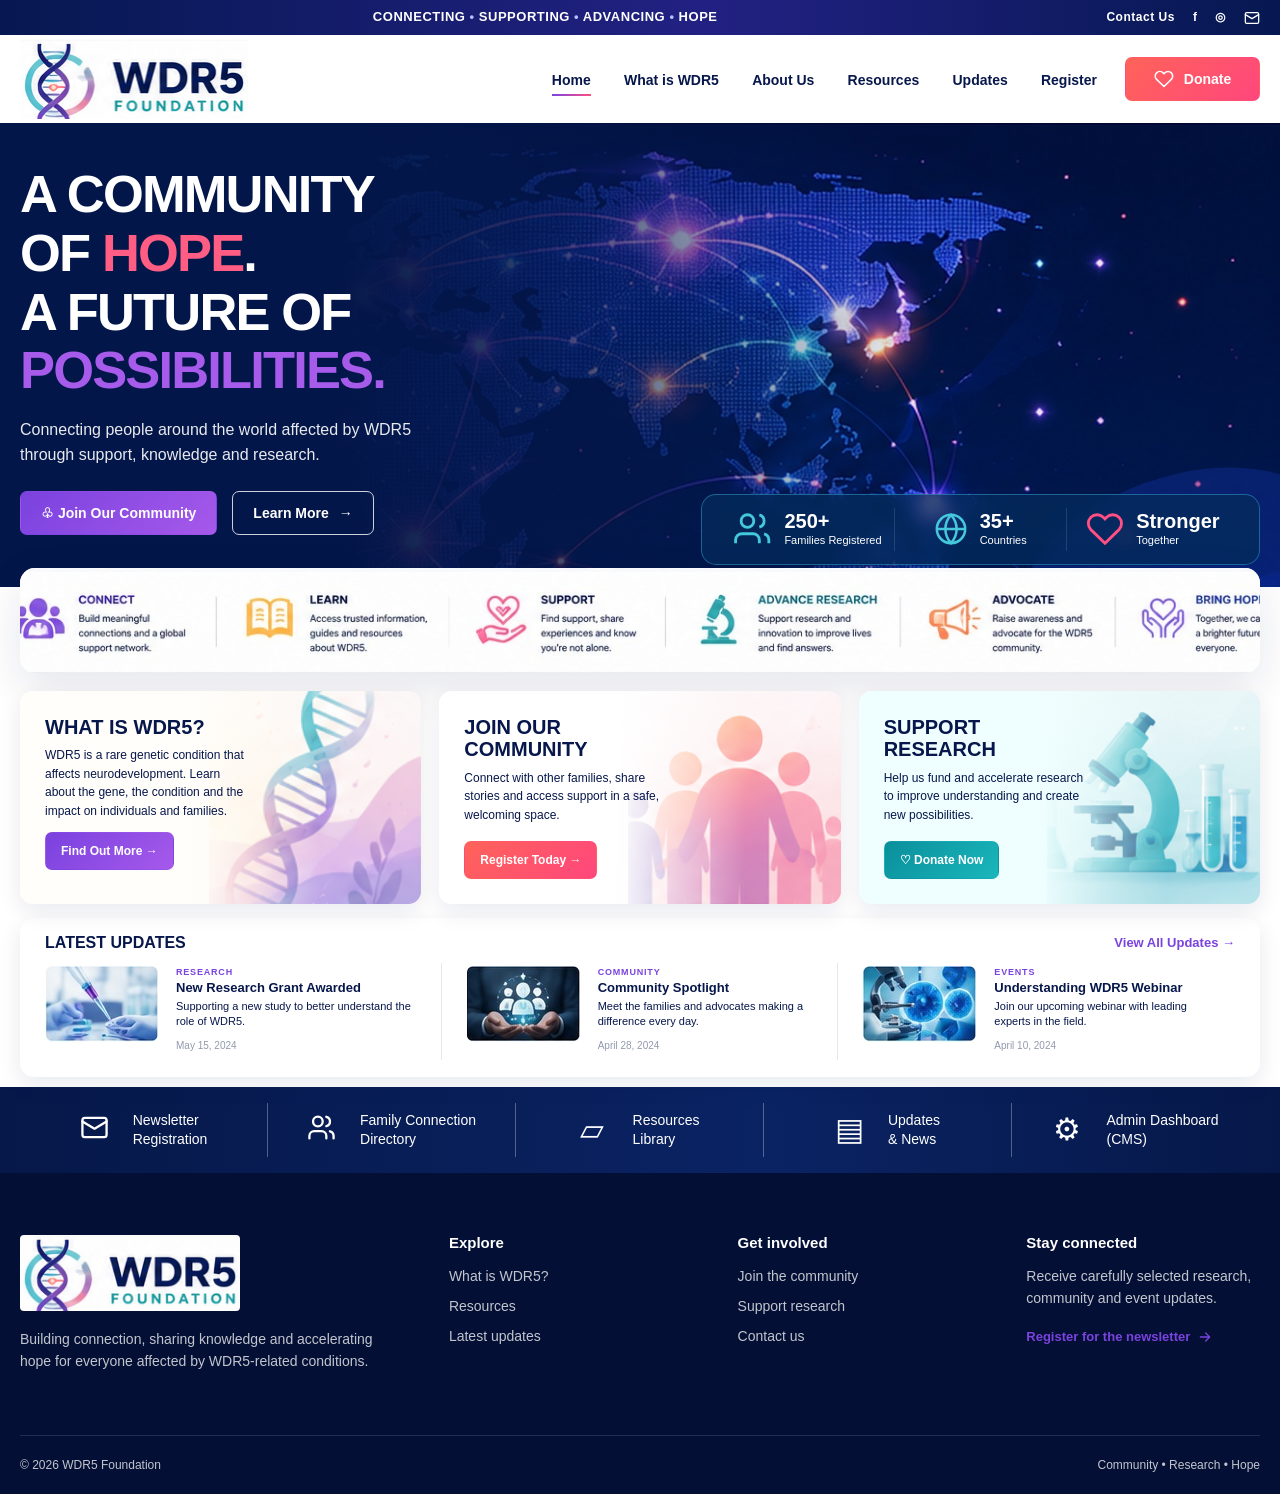
==== index.html @ 0160aee0 "Add files via upload" ====
<!doctype html>
<html lang="en">
<head>
  <meta charset="utf-8">
  <meta name="viewport" content="width=device-width, initial-scale=1">
  <meta name="description" content="WDR5 Foundation — connecting, supporting and advancing hope for families affected by WDR5-related conditions.">
  <title>WDR5 Foundation | A Community of Hope</title>
  <link rel="icon" href="assets/images/favicon.png">
  <link rel="stylesheet" href="assets/css/styles.css">
  <script src="assets/js/site.js" defer></script>
  <script src="assets/js/updates.js" defer></script>
</head>
<body>
  <a class="skip-link" href="#main">Skip to content</a>
  <div data-site-header></div>

  <main id="main">
    <section class="home-hero">
      <div class="shell hero-inner">
        <div class="hero-copy" data-reveal>
          <h1>A community<br>of <span class="pink">hope</span>.<br>A future of<br><span class="purple">possibilities.</span></h1>
          <p>Connecting people around the world affected by WDR5 through support, knowledge and research.</p>
          <div class="hero-actions">
            <a class="button button-purple" href="register.html">♧ Join Our Community</a>
            <a class="button button-outline" href="what-is-wdr5.html">Learn More <span aria-hidden="true">→</span></a>
          </div>
        </div>
        <div class="hero-stats" aria-label="Community impact">
          <div class="stat">
            <svg width="38" height="38" viewBox="0 0 24 24" fill="none" stroke="currentColor" stroke-width="1.8"><path d="M16 21v-2a4 4 0 0 0-4-4H5a4 4 0 0 0-4 4v2"/><circle cx="8.5" cy="7" r="4"/><path d="M22 21v-2a4 4 0 0 0-3-3.87M16 3.13a4 4 0 0 1 0 7.75"/></svg>
            <span><strong>250+</strong><small>Families Registered</small></span>
          </div>
          <div class="stat">
            <svg width="34" height="34" viewBox="0 0 24 24" fill="none" stroke="currentColor" stroke-width="1.8"><circle cx="12" cy="12" r="10"/><path d="M2 12h20M12 2a15.3 15.3 0 0 1 4 10 15.3 15.3 0 0 1-4 10 15.3 15.3 0 0 1-4-10 15.3 15.3 0 0 1 4-10Z"/></svg>
            <span><strong>35+</strong><small>Countries</small></span>
          </div>
          <div class="stat">
            <svg width="38" height="38" viewBox="0 0 24 24" fill="none" stroke="currentColor" stroke-width="1.8"><path d="M20.8 4.6a5.5 5.5 0 0 0-7.8 0L12 5.7l-1.1-1.1a5.5 5.5 0 0 0-7.8 7.8l1.1 1.1L12 21l7.7-7.5 1.1-1.1a5.5 5.5 0 0 0 0-7.8Z"/></svg>
            <span><strong>Stronger</strong><small>Together</small></span>
          </div>
        </div>
      </div>
    </section>

    <div class="home-main">
      <div class="shell feature-strip" aria-label="Connect, learn, support, advance research, advocate and bring hope">
        <img src="assets/images/feature-strip.jpg" alt="Connect, learn, support, advance research, advocate and bring hope">
      </div>

      <div class="shell">
        <section class="home-cards" aria-label="Explore WDR5 Foundation">
          <article class="home-card card-dna" data-reveal>
            <img src="assets/images/card-dna.png" alt="">
            <div class="home-card-content">
              <h2>What is WDR5?</h2>
              <p>WDR5 is a rare genetic condition that affects neurodevelopment. Learn about the gene, the condition and the impact on individuals and families.</p>
              <a class="button button-purple button-small" href="what-is-wdr5.html">Find Out More →</a>
            </div>
          </article>
          <article class="home-card card-community" data-reveal>
            <img src="assets/images/card-community.png" alt="">
            <div class="home-card-content">
              <h2>Join Our Community</h2>
              <p>Connect with other families, share stories and access support in a safe, welcoming space.</p>
              <a class="button button-coral button-small" href="register.html">Register Today →</a>
            </div>
          </article>
          <article class="home-card card-research" data-reveal>
            <img src="assets/images/card-research.png" alt="">
            <div class="home-card-content">
              <h2>Support Research</h2>
              <p>Help us fund and accelerate research to improve understanding and create new possibilities.</p>
              <a class="button button-teal button-small" href="donate.html">♡ Donate Now</a>
            </div>
          </article>
        </section>

        <section class="latest-panel" aria-labelledby="latest-title">
          <div class="panel-title">
            <h2 id="latest-title">Latest Updates</h2>
            <a class="text-link" href="updates.html">View All Updates →</a>
          </div>
          <div class="home-updates" data-home-updates>
            <p>Loading updates…</p>
          </div>
        </section>
      </div>
    </div>
  </main>

  <div data-site-footer></div>
</body>
</html>
---- assets/css/styles.css ----
:root {
  --navy: #06184b;
  --navy-2: #0a246a;
  --blue: #153b9f;
  --purple: #7a43df;
  --violet: #a35cf0;
  --pink: #ff4f83;
  --coral: #ff5c68;
  --teal: #18a7b2;
  --cyan: #45c8dc;
  --ink: #07174b;
  --muted: #5d6784;
  --line: #e4e8f1;
  --soft: #f6f8fc;
  --white: #fff;
  --shadow: 0 16px 46px rgba(7, 23, 75, .11);
  --small-shadow: 0 8px 24px rgba(7, 23, 75, .09);
  --radius: 20px;
  --shell: min(1368px, calc(100% - 40px));
}

* {
  box-sizing: border-box;
}

html {
  scroll-behavior: smooth;
}

body {
  margin: 0;
  color: var(--ink);
  background: #fff;
  font-family: Inter, ui-sans-serif, -apple-system, BlinkMacSystemFont, "Segoe UI", sans-serif;
  line-height: 1.55;
  -webkit-font-smoothing: antialiased;
}

body::selection {
  color: #fff;
  background: var(--purple);
}

img {
  display: block;
  max-width: 100%;
}

a {
  color: inherit;
  text-decoration: none;
}

button,
input,
select,
textarea {
  font: inherit;
}

button,
.button {
  cursor: pointer;
}

h1,
h2,
h3,
h4,
p {
  margin-top: 0;
}

h1,
h2,
h3,
h4 {
  line-height: 1.12;
}

.shell {
  width: var(--shell);
  margin-inline: auto;
}

.skip-link {
  position: fixed;
  z-index: 1000;
  top: 8px;
  left: 8px;
  padding: 10px 14px;
  color: #fff;
  background: var(--navy);
  border-radius: 8px;
  transform: translateY(-140%);
}

.skip-link:focus {
  transform: translateY(0);
}

.topline {
  color: #fff;
  background: linear-gradient(90deg, #061851, #222183 55%, #061851);
  font-size: 13px;
  font-weight: 700;
  letter-spacing: .04em;
  text-transform: uppercase;
}

.topline-inner {
  min-height: 35px;
  display: flex;
  align-items: center;
  justify-content: flex-end;
  gap: 36px;
}

.topline p {
  margin: 0 auto;
}

.topline p span {
  color: #b7bfff;
}

.top-links {
  display: flex;
  align-items: center;
  gap: 18px;
  font-size: 12px;
  text-transform: none;
}

.top-links a {
  display: inline-flex;
  align-items: center;
  justify-content: center;
  transition: color .2s ease;
}

.top-links a:hover {
  color: #9fe7f4;
}

.site-header {
  position: relative;
  z-index: 50;
  background: rgba(255, 255, 255, .97);
  box-shadow: 0 1px 0 rgba(8, 27, 83, .08);
}

.header-inner {
  min-height: 88px;
  display: grid;
  grid-template-columns: 250px 1fr auto;
  align-items: center;
  gap: 28px;
}

.brand {
  width: 228px;
}

.desktop-nav {
  display: flex;
  align-items: center;
  justify-content: flex-end;
  gap: clamp(20px, 2.6vw, 45px);
}

.nav-link {
  position: relative;
  padding: 33px 0 30px;
  font-size: 14px;
  font-weight: 750;
  white-space: nowrap;
}

.nav-link::after {
  position: absolute;
  right: 0;
  bottom: 25px;
  left: 0;
  height: 2px;
  content: "";
  background: linear-gradient(90deg, var(--purple), var(--pink));
  transform: scaleX(0);
  transform-origin: left;
  transition: transform .2s ease;
}

.nav-link:hover::after,
.nav-link.is-active::after {
  transform: scaleX(1);
}

.button {
  min-height: 44px;
  display: inline-flex;
  align-items: center;
  justify-content: center;
  gap: 10px;
  padding: 11px 20px;
  border: 1px solid transparent;
  border-radius: 7px;
  font-size: 14px;
  font-weight: 750;
  line-height: 1;
  transition: transform .2s ease, box-shadow .2s ease, background .2s ease;
}

.button:hover {
  transform: translateY(-2px);
  box-shadow: var(--small-shadow);
}

.button-coral {
  color: #fff;
  background: linear-gradient(135deg, #ff6359, #ff477d);
}

.button-purple {
  color: #fff;
  background: linear-gradient(135deg, #7a42df, #a659ea);
}

.button-teal {
  color: #fff;
  background: linear-gradient(135deg, #0a8f9b, #1ab7bc);
}

.button-outline {
  color: #fff;
  border-color: rgba(255, 255, 255, .8);
  background: transparent;
}

.button-outline-dark {
  color: var(--navy);
  border-color: #b9c2db;
  background: #fff;
}

.button-small {
  min-height: 38px;
  padding: 9px 15px;
  font-size: 12px;
}

.header-donate {
  min-width: 135px;
}

.menu-toggle {
  width: 44px;
  height: 44px;
  display: none;
  align-items: center;
  justify-content: center;
  color: var(--navy);
  background: #fff;
  border: 1px solid var(--line);
  border-radius: 10px;
}

.mobile-nav {
  display: none;
}

.home-hero {
  position: relative;
  min-height: 402px;
  overflow: hidden;
  color: #fff;
  background:
    linear-gradient(90deg, #031649 0%, #031649 26%, rgba(3, 22, 73, .84) 40%, rgba(3, 22, 73, .05) 72%),
    url("../images/hero-map.jpg") center right / auto 100% no-repeat,
    #031649;
}

.home-hero::after {
  position: absolute;
  right: -70px;
  bottom: -100px;
  width: 340px;
  height: 210px;
  content: "";
  border-radius: 50%;
  background: rgba(31, 65, 210, .25);
  transform: rotate(-20deg);
}

.hero-inner {
  position: relative;
  z-index: 2;
  min-height: 402px;
  display: flex;
  align-items: center;
}

.hero-copy {
  width: min(450px, 100%);
  padding: 42px 0 52px;
}

.hero-copy h1 {
  max-width: 430px;
  margin-bottom: 18px;
  font-size: clamp(38px, 4.1vw, 54px);
  letter-spacing: -.035em;
  text-transform: uppercase;
}

.hero-copy h1 .pink {
  color: #ff5d83;
}

.hero-copy h1 .purple {
  color: #a65bea;
}

.hero-copy > p {
  max-width: 430px;
  margin-bottom: 23px;
  color: rgba(255, 255, 255, .91);
  font-size: 16px;
}

.hero-actions {
  display: flex;
  flex-wrap: wrap;
  gap: 15px;
}

.hero-stats {
  position: absolute;
  right: 0;
  bottom: 22px;
  min-width: 485px;
  display: grid;
  grid-template-columns: repeat(3, 1fr);
  padding: 13px 20px;
  border: 1px solid rgba(61, 183, 229, .43);
  border-radius: 15px;
  background: rgba(4, 43, 92, .78);
  backdrop-filter: blur(8px);
}

.stat {
  display: flex;
  align-items: center;
  justify-content: center;
  gap: 12px;
  padding: 2px 12px;
  border-right: 1px solid rgba(255, 255, 255, .12);
}

.stat:last-child {
  border-right: 0;
}

.stat svg {
  flex: 0 0 auto;
  color: var(--cyan);
}

.stat:last-child svg {
  color: var(--pink);
}

.stat strong,
.stat small {
  display: block;
}

.stat strong {
  font-size: 20px;
  line-height: 1.1;
}

.stat small {
  color: #fff;
  font-size: 11px;
}

.home-main {
  position: relative;
  z-index: 4;
  padding-bottom: 10px;
}

.feature-strip {
  margin-top: -19px;
  overflow: hidden;
  border-radius: 15px;
  background: #fff;
  box-shadow: var(--shadow);
}

.feature-strip img {
  width: 100%;
  min-height: 105px;
  object-fit: cover;
}

.section {
  padding: 76px 0;
}

.section-soft {
  background: var(--soft);
}

.section-tight {
  padding: 34px 0;
}

.section-heading {
  max-width: 700px;
  margin-bottom: 35px;
}

.section-heading.center {
  margin-right: auto;
  margin-left: auto;
  text-align: center;
}

.eyebrow {
  display: block;
  margin-bottom: 8px;
  color: var(--purple);
  font-size: 12px;
  font-weight: 800;
  letter-spacing: .09em;
  text-transform: uppercase;
}

.section-heading h2 {
  margin-bottom: 12px;
  font-size: clamp(28px, 3.2vw, 43px);
  letter-spacing: -.025em;
}

.section-heading p {
  color: var(--muted);
  font-size: 17px;
}

.home-cards {
  display: grid;
  grid-template-columns: repeat(3, 1fr);
  gap: 18px;
  margin: 18px 0 14px;
}

.home-card {
  position: relative;
  min-height: 182px;
  overflow: hidden;
  padding: 25px;
  border-radius: 13px;
  box-shadow: var(--small-shadow);
}

.home-card::before {
  position: absolute;
  inset: 0;
  z-index: 1;
  content: "";
}

.home-card.card-dna {
  background: linear-gradient(135deg, #fffefa, #f5e3ef);
}

.home-card.card-dna::before {
  background: linear-gradient(90deg, #fffefa 0%, rgba(255, 254, 250, .98) 43%, rgba(255, 254, 250, .2) 75%);
}

.home-card.card-community {
  background: linear-gradient(135deg, #fff, #ffe8ec);
}

.home-card.card-community::before {
  background: linear-gradient(90deg, #fff 0%, rgba(255, 255, 255, .98) 44%, rgba(255, 255, 255, .12) 76%);
}

.home-card.card-research {
  background: linear-gradient(135deg, #f0ffff, #cceef4);
}

.home-card.card-research::before {
  background: linear-gradient(90deg, #effefe 0%, rgba(239, 254, 254, .98) 45%, rgba(239, 254, 254, .12) 77%);
}

.home-card > img {
  position: absolute;
  z-index: 0;
  top: 0;
  right: 0;
  width: 53%;
  height: 100%;
  object-fit: cover;
  object-position: center;
}

.home-card-content {
  position: relative;
  z-index: 2;
  max-width: 57%;
}

.home-card h2 {
  margin-bottom: 8px;
  font-size: 20px;
  text-transform: uppercase;
}

.home-card p {
  min-height: 60px;
  margin-bottom: 12px;
  font-size: 12px;
}

.latest-panel {
  margin: 14px 0 0;
  padding: 15px 25px 17px;
  border-radius: 14px;
  background: #fff;
  box-shadow: var(--small-shadow);
}

.panel-title {
  display: flex;
  align-items: center;
  justify-content: space-between;
  gap: 16px;
  margin-bottom: 10px;
}

.panel-title h2 {
  margin: 0;
  font-size: 16px;
  text-transform: uppercase;
}

.text-link {
  display: inline-flex;
  align-items: center;
  gap: 7px;
  color: var(--purple);
  font-size: 13px;
  font-weight: 750;
}

.home-updates {
  display: grid;
  grid-template-columns: repeat(3, 1fr);
}

.mini-update {
  display: grid;
  grid-template-columns: 113px 1fr;
  gap: 18px;
  padding: 3px 25px 3px 0;
  border-right: 1px solid var(--line);
}

.mini-update + .mini-update {
  padding-left: 25px;
}

.mini-update:last-child {
  border-right: 0;
}

.mini-update img {
  width: 113px;
  height: 76px;
  object-fit: cover;
  border-radius: 6px;
}

.mini-update .eyebrow {
  margin-bottom: 1px;
  font-size: 9px;
}

.mini-update h3 {
  margin: 0 0 4px;
  font-size: 13px;
}

.mini-update h3 a:hover {
  color: var(--purple);
}

.mini-update p {
  margin: 0 0 3px;
  color: var(--ink);
  font-size: 11px;
  line-height: 1.35;
}

.mini-update time {
  color: #9299ad;
  font-size: 10px;
}

.action-rail {
  color: #fff;
  background: linear-gradient(90deg, #061849, #0a2363 60%, #061849);
}

.action-grid {
  min-height: 86px;
  display: grid;
  grid-template-columns: repeat(5, 1fr);
  align-items: center;
}

.action-grid a {
  min-height: 51px;
  display: flex;
  align-items: center;
  justify-content: center;
  gap: 16px;
  padding: 8px 20px;
  border-right: 1px solid rgba(255, 255, 255, .3);
  font-size: 14px;
  line-height: 1.35;
  transition: background .2s ease;
}

.action-grid a:last-child {
  border-right: 0;
}

.action-grid a:hover {
  background: rgba(255, 255, 255, .07);
}

.action-icon {
  min-width: 37px;
  color: #fff;
  font-size: 31px;
  line-height: 1;
}

.footer {
  padding: 62px 0 20px;
  color: rgba(255, 255, 255, .76);
  background: #030f34;
}

.footer-grid {
  display: grid;
  grid-template-columns: 1.6fr repeat(3, 1fr);
  gap: 55px;
}

.footer-logo {
  width: 220px;
  margin-bottom: 18px;
  border-radius: 4px;
}

.footer-grid p {
  max-width: 390px;
  font-size: 14px;
}

.footer h3 {
  margin-bottom: 15px;
  color: #fff;
  font-size: 15px;
}

.footer-grid > div > a:not(.text-link) {
  display: block;
  margin: 8px 0;
  font-size: 14px;
}

.footer-grid > div > a:hover {
  color: #fff;
}

.footer-bottom {
  display: flex;
  justify-content: space-between;
  gap: 20px;
  margin-top: 48px;
  padding-top: 20px;
  border-top: 1px solid rgba(255, 255, 255, .12);
  font-size: 12px;
}

.inner-hero {
  position: relative;
  min-height: 305px;
  display: flex;
  align-items: center;
  overflow: hidden;
  color: #fff;
  background:
    linear-gradient(90deg, rgba(3, 16, 56, .98) 0%, rgba(3, 16, 56, .9) 38%, rgba(3, 16, 56, .1) 76%),
    url("../images/inner-hero-v2.png") center right / cover no-repeat;
}

.inner-hero::after {
  position: absolute;
  inset: 0;
  content: "";
  background: linear-gradient(180deg, transparent 70%, rgba(2, 13, 44, .35));
}

.inner-hero .shell {
  position: relative;
  z-index: 2;
}

.inner-hero-copy {
  max-width: 650px;
  padding: 58px 0;
}

.inner-hero .eyebrow {
  color: #7ce1f1;
}

.inner-hero h1 {
  margin-bottom: 13px;
  font-size: clamp(38px, 5vw, 62px);
  letter-spacing: -.035em;
}

.inner-hero p {
  max-width: 590px;
  margin-bottom: 0;
  color: rgba(255, 255, 255, .86);
  font-size: 18px;
}

.content-grid {
  display: grid;
  grid-template-columns: minmax(0, 1.3fr) minmax(280px, .7fr);
  gap: 54px;
  align-items: start;
}

.prose h2 {
  margin-top: 35px;
  margin-bottom: 12px;
  font-size: 28px;
}

.prose h2:first-child {
  margin-top: 0;
}

.prose p,
.prose li {
  color: #45506f;
}

.prose ul {
  padding-left: 21px;
}

.prose li {
  margin: 8px 0;
}

.callout {
  padding: 25px;
  border: 1px solid #dfe5f4;
  border-radius: var(--radius);
  background: linear-gradient(145deg, #fff, #f4f7ff);
  box-shadow: var(--small-shadow);
}

.callout h3 {
  font-size: 21px;
}

.callout p {
  color: var(--muted);
}

.callout-accent {
  border-color: #eadcfb;
  background: linear-gradient(145deg, #fff, #fbf4ff);
}

.info-grid,
.card-grid,
.values-grid,
.resource-grid,
.team-grid,
.donation-grid {
  display: grid;
  gap: 20px;
}

.info-grid {
  grid-template-columns: repeat(3, 1fr);
}

.card-grid,
.resource-grid {
  grid-template-columns: repeat(3, 1fr);
}

.values-grid {
  grid-template-columns: repeat(4, 1fr);
}

.team-grid {
  grid-template-columns: repeat(3, 1fr);
}

.donation-grid {
  grid-template-columns: repeat(4, 1fr);
}

.info-card,
.content-card,
.value-card,
.resource-card,
.team-card,
.donation-card {
  padding: 27px;
  border: 1px solid var(--line);
  border-radius: var(--radius);
  background: #fff;
  box-shadow: 0 8px 28px rgba(7, 23, 75, .06);
}

.info-card .card-icon,
.content-card .card-icon,
.value-card .card-icon,
.resource-card .card-icon {
  width: 52px;
  height: 52px;
  display: grid;
  place-items: center;
  margin-bottom: 18px;
  color: var(--purple);
  background: #f2eaff;
  border-radius: 15px;
  font-size: 26px;
}

.info-card:nth-child(2) .card-icon,
.content-card:nth-child(2) .card-icon,
.resource-card:nth-child(2) .card-icon {
  color: var(--teal);
  background: #e5fafb;
}

.info-card:nth-child(3) .card-icon,
.content-card:nth-child(3) .card-icon,
.resource-card:nth-child(3) .card-icon {
  color: var(--coral);
  background: #fff0f1;
}

.info-card h3,
.content-card h3,
.value-card h3,
.resource-card h3 {
  margin-bottom: 9px;
  font-size: 20px;
}

.info-card p,
.content-card p,
.value-card p,
.resource-card p,
.team-card p,
.donation-card p {
  margin-bottom: 0;
  color: var(--muted);
  font-size: 14px;
}

.resource-card {
  display: flex;
  flex-direction: column;
}

.resource-card .text-link {
  margin-top: auto;
  padding-top: 22px;
}

.team-card {
  text-align: center;
}

.avatar {
  width: 92px;
  height: 92px;
  display: grid;
  place-items: center;
  margin: 0 auto 17px;
  color: #fff;
  background: linear-gradient(145deg, var(--purple), var(--pink));
  border-radius: 50%;
  font-size: 29px;
  font-weight: 800;
}

.team-card h3 {
  margin-bottom: 5px;
}

.team-card .role {
  margin-bottom: 10px;
  color: var(--purple);
  font-weight: 700;
}

.quote-block {
  padding: 40px;
  color: #fff;
  border-radius: var(--radius);
  background: linear-gradient(135deg, #0b2872, #5d2cb2);
  box-shadow: var(--shadow);
}

.quote-block blockquote {
  margin: 0 0 15px;
  font-size: clamp(23px, 3vw, 36px);
  font-weight: 720;
  line-height: 1.3;
}

.quote-block cite {
  color: #bfeaf2;
  font-style: normal;
}

.timeline {
  position: relative;
  display: grid;
  gap: 22px;
}

.timeline::before {
  position: absolute;
  top: 10px;
  bottom: 10px;
  left: 20px;
  width: 2px;
  content: "";
  background: linear-gradient(var(--purple), var(--teal));
}

.timeline-item {
  position: relative;
  padding-left: 62px;
}

.timeline-item::before {
  position: absolute;
  top: 4px;
  left: 11px;
  width: 20px;
  height: 20px;
  content: "";
  border: 5px solid #f1eaff;
  border-radius: 50%;
  background: var(--purple);
}

.timeline-item h3 {
  margin-bottom: 5px;
}

.timeline-item p {
  color: var(--muted);
}

.faq-list {
  border-top: 1px solid var(--line);
}

.faq-item {
  border-bottom: 1px solid var(--line);
}

.faq-button {
  width: 100%;
  display: flex;
  align-items: center;
  justify-content: space-between;
  gap: 20px;
  padding: 22px 0;
  color: var(--ink);
  background: transparent;
  border: 0;
  text-align: left;
  font-weight: 760;
}

.faq-button::after {
  content: "+";
  color: var(--purple);
  font-size: 24px;
}

.faq-item.is-open .faq-button::after {
  content: "−";
}

.faq-answer {
  display: none;
  max-width: 850px;
  padding: 0 0 22px;
  color: var(--muted);
}

.faq-item.is-open .faq-answer {
  display: block;
}

.cta-band {
  position: relative;
  overflow: hidden;
  padding: 54px;
  color: #fff;
  border-radius: 24px;
  background: linear-gradient(120deg, #0c2d7a, #4932a4 60%, #b449a7);
  box-shadow: var(--shadow);
}

.cta-band::after {
  position: absolute;
  top: -80px;
  right: -40px;
  width: 290px;
  height: 290px;
  content: "";
  border: 1px solid rgba(255, 255, 255, .2);
  border-radius: 50%;
}

.cta-band-content {
  position: relative;
  z-index: 2;
  max-width: 720px;
}

.cta-band h2 {
  margin-bottom: 10px;
  font-size: clamp(29px, 4vw, 45px);
}

.cta-band p {
  margin-bottom: 22px;
  color: rgba(255, 255, 255, .82);
}

.filters {
  display: flex;
  flex-wrap: wrap;
  gap: 10px;
  margin-bottom: 28px;
}

.filter-button {
  padding: 9px 16px;
  color: var(--navy);
  background: #fff;
  border: 1px solid #d9deeb;
  border-radius: 999px;
  font-size: 13px;
  font-weight: 730;
}

.filter-button.is-active,
.filter-button:hover {
  color: #fff;
  border-color: var(--purple);
  background: var(--purple);
}

.search-field {
  position: relative;
  margin-bottom: 18px;
}

.search-field input {
  width: 100%;
  padding: 16px 18px;
  border: 1px solid #d9deeb;
  border-radius: 13px;
  outline: 0;
}

.search-field input:focus {
  border-color: var(--purple);
  box-shadow: 0 0 0 4px rgba(122, 67, 223, .1);
}

.updates-grid {
  display: grid;
  grid-template-columns: repeat(3, 1fr);
  gap: 24px;
}

.update-card {
  overflow: hidden;
  border: 1px solid var(--line);
  border-radius: var(--radius);
  background: #fff;
  box-shadow: var(--small-shadow);
}

.update-card > img {
  width: 100%;
  height: 215px;
  object-fit: cover;
}

.update-body {
  padding: 24px;
}

.update-meta {
  display: flex;
  justify-content: space-between;
  gap: 15px;
  margin-bottom: 11px;
  color: #8a92a9;
  font-size: 11px;
  text-transform: uppercase;
}

.update-meta span {
  color: var(--purple);
  font-weight: 800;
}

.update-card h2 {
  font-size: 23px;
}

.update-card p {
  color: var(--muted);
  font-size: 14px;
}

.update-summary {
  color: var(--ink) !important;
  font-weight: 650;
}

.empty-state {
  grid-column: 1 / -1;
  padding: 45px;
  border: 1px dashed #cfd5e3;
  border-radius: var(--radius);
  text-align: center;
}

.form-layout {
  display: grid;
  grid-template-columns: 1fr .65fr;
  gap: 44px;
  align-items: start;
}

.form-card {
  padding: 32px;
  border: 1px solid var(--line);
  border-radius: var(--radius);
  background: #fff;
  box-shadow: var(--small-shadow);
}

.form-card h2 {
  margin-bottom: 7px;
}

.form-card > p {
  color: var(--muted);
}

.field-grid {
  display: grid;
  grid-template-columns: repeat(2, 1fr);
  gap: 18px;
}

.field {
  margin-bottom: 18px;
}

.field label {
  display: block;
  margin-bottom: 6px;
  font-size: 13px;
  font-weight: 730;
}

.field input,
.field select,
.field textarea {
  width: 100%;
  padding: 12px 13px;
  color: var(--ink);
  border: 1px solid #d6dce9;
  border-radius: 9px;
  background: #fff;
  outline: 0;
}

.field textarea {
  min-height: 135px;
  resize: vertical;
}

.field input:focus,
.field select:focus,
.field textarea:focus {
  border-color: var(--purple);
  box-shadow: 0 0 0 4px rgba(122, 67, 223, .1);
}

.check-field {
  display: flex;
  align-items: flex-start;
  gap: 10px;
  margin-bottom: 18px;
  color: var(--muted);
  font-size: 13px;
}

.check-field input {
  margin-top: 4px;
}

.form-status {
  min-height: 22px;
  margin-top: 13px;
  color: var(--teal);
  font-size: 13px;
  font-weight: 700;
}

.contact-list {
  display: grid;
  gap: 15px;
}

.contact-item {
  display: flex;
  gap: 14px;
  padding: 18px;
  border-radius: 14px;
  background: var(--soft);
}

.contact-item strong,
.contact-item span {
  display: block;
}

.contact-item span {
  color: var(--muted);
  font-size: 13px;
}

.donation-card {
  position: relative;
  text-align: center;
}

.donation-card.featured {
  color: #fff;
  border-color: transparent;
  background: linear-gradient(145deg, #5f31c3, #a746c5);
  transform: translateY(-8px);
}

.donation-card.featured p {
  color: rgba(255, 255, 255, .8);
}

.donation-card .amount {
  display: block;
  margin: 10px 0;
  font-size: 36px;
  font-weight: 850;
}

.notice {
  padding: 18px 20px;
  border-left: 4px solid var(--teal);
  border-radius: 6px 12px 12px 6px;
  background: #eefafb;
  color: #315c64;
  font-size: 14px;
}

.admin-shell {
  padding: 44px 0 80px;
  background: #f4f6fb;
}

.admin-intro {
  display: flex;
  align-items: flex-start;
  justify-content: space-between;
  gap: 25px;
  margin-bottom: 25px;
}

.admin-intro h1 {
  margin-bottom: 7px;
  font-size: 38px;
}

.admin-intro p {
  max-width: 720px;
  color: var(--muted);
}

.admin-status {
  min-height: 48px;
  margin-bottom: 22px;
  padding: 13px 17px;
  color: #3f5272;
  border: 1px solid #d8dfed;
  border-radius: 10px;
  background: #fff;
}

.admin-status.success {
  color: #256557;
  border-color: #c9e9df;
  background: #effbf7;
}

.admin-status.warning {
  color: #7a5c16;
  border-color: #f0dfac;
  background: #fff9e8;
}

.admin-status.error {
  color: #8d3440;
  border-color: #f2cbd1;
  background: #fff1f3;
}

.admin-panel {
  margin-bottom: 22px;
  padding: 26px;
  border: 1px solid var(--line);
  border-radius: 15px;
  background: #fff;
  box-shadow: 0 8px 25px rgba(7, 23, 75, .05);
}

.admin-panel h2 {
  margin-bottom: 5px;
}

.admin-panel > p {
  color: var(--muted);
  font-size: 14px;
}

.connection-grid {
  display: grid;
  grid-template-columns: 1.2fr .55fr 1fr 1.3fr;
  gap: 13px;
}

.admin-actions {
  display: flex;
  flex-wrap: wrap;
  gap: 10px;
  margin-top: 4px;
}

.admin-workspace {
  display: grid;
  grid-template-columns: minmax(330px, .8fr) minmax(0, 1.2fr);
  gap: 22px;
  align-items: start;
}

.admin-posts {
  display: grid;
  gap: 13px;
}

.admin-post {
  display: grid;
  grid-template-columns: 95px 1fr auto;
  gap: 15px;
  align-items: center;
  padding: 13px;
  border: 1px solid var(--line);
  border-radius: 11px;
}

.admin-post img {
  width: 95px;
  height: 70px;
  object-fit: cover;
  border-radius: 7px;
}

.admin-post span {
  color: var(--purple);
  font-size: 10px;
  font-weight: 750;
  text-transform: uppercase;
}

.admin-post h3 {
  margin: 3px 0;
  font-size: 16px;
}

.admin-post p {
  margin: 0;
  color: var(--muted);
  font-size: 12px;
}

.admin-post-actions {
  display: grid;
  gap: 5px;
}

.admin-post-actions button {
  padding: 6px 9px;
  color: var(--purple);
  border: 1px solid #d8dceb;
  border-radius: 7px;
  background: #fff;
  font-size: 11px;
}

.admin-post-actions .danger-link {
  color: #b83e51;
}

[data-reveal] {
  opacity: 0;
  transform: translateY(18px);
  transition: opacity .6s ease, transform .6s ease;
}

[data-reveal].is-visible {
  opacity: 1;
  transform: none;
}

@media (max-width: 1180px) {
  .header-inner {
    grid-template-columns: 210px 1fr auto;
    gap: 17px;
  }

  .brand {
    width: 200px;
  }

  .desktop-nav {
    gap: 19px;
  }

  .nav-link {
    font-size: 13px;
  }

  .home-hero {
    background-position: center right -170px;
  }

  .hero-stats {
    min-width: 430px;
  }

  .home-card-content {
    max-width: 64%;
  }

  .mini-update {
    grid-template-columns: 90px 1fr;
    gap: 12px;
  }

  .mini-update img {
    width: 90px;
  }

  .action-grid a {
    padding-inline: 11px;
    font-size: 12px;
  }

  .donation-grid {
    grid-template-columns: repeat(2, 1fr);
  }
}

@media (max-width: 980px) {
  .topline-inner {
    justify-content: center;
  }

  .top-links {
    display: none;
  }

  .header-inner {
    min-height: 78px;
    grid-template-columns: 1fr auto;
  }

  .desktop-nav,
  .header-donate {
    display: none;
  }

  .menu-toggle {
    display: inline-flex;
  }

  .mobile-nav {
    display: block;
    max-height: 0;
    overflow: hidden;
    transition: max-height .25s ease;
  }

  .mobile-nav.is-open {
    max-height: 550px;
    border-top: 1px solid var(--line);
  }

  .mobile-nav .shell {
    display: grid;
    padding: 10px 0 22px;
  }

  .mobile-nav .nav-link {
    padding: 13px 4px;
    border-bottom: 1px solid var(--line);
  }

  .mobile-nav .nav-link::after {
    display: none;
  }

  .mobile-nav .button {
    margin-top: 14px;
  }

  .home-hero {
    min-height: 650px;
    background:
      linear-gradient(180deg, #031649 0%, rgba(3, 22, 73, .87) 50%, rgba(3, 22, 73, .13) 100%),
      url("../images/hero-map.jpg") center bottom / auto 58% no-repeat,
      #031649;
  }

  .hero-inner {
    min-height: 650px;
    align-items: flex-start;
  }

  .hero-copy {
    padding-top: 46px;
  }

  .hero-stats {
    right: 0;
    bottom: 22px;
    left: 0;
    min-width: 0;
  }

  .home-cards,
  .home-updates,
  .updates-grid,
  .info-grid,
  .card-grid,
  .resource-grid,
  .team-grid {
    grid-template-columns: repeat(2, 1fr);
  }

  .home-updates {
    gap: 20px;
  }

  .mini-update,
  .mini-update + .mini-update {
    padding: 0;
    border-right: 0;
  }

  .mini-update:last-child {
    grid-column: 1 / -1;
  }

  .action-grid {
    grid-template-columns: repeat(3, 1fr);
    padding: 12px 0;
  }

  .action-grid a:nth-child(3) {
    border-right: 0;
  }

  .action-grid a:nth-child(n+4) {
    border-top: 1px solid rgba(255, 255, 255, .14);
  }

  .footer-grid {
    grid-template-columns: repeat(2, 1fr);
  }

  .content-grid,
  .form-layout {
    grid-template-columns: 1fr;
  }

  .values-grid {
    grid-template-columns: repeat(2, 1fr);
  }

  .connection-grid {
    grid-template-columns: repeat(2, 1fr);
  }

  .admin-workspace {
    grid-template-columns: 1fr;
  }
}

@media (max-width: 680px) {
  :root {
    --shell: min(100% - 28px, 1368px);
    --radius: 16px;
  }

  .topline {
    font-size: 10px;
  }

  .topline-inner {
    min-height: 30px;
  }

  .brand {
    width: 184px;
  }

  .header-inner {
    min-height: 71px;
  }

  .home-hero {
    min-height: 625px;
    background-size: auto 48%;
  }

  .hero-inner {
    min-height: 625px;
  }

  .hero-copy h1 {
    font-size: 38px;
  }

  .hero-copy > p {
    font-size: 14px;
  }

  .hero-stats {
    grid-template-columns: 1fr;
    gap: 0;
    padding: 8px 15px;
  }

  .stat {
    justify-content: flex-start;
    padding: 7px 5px;
    border-right: 0;
    border-bottom: 1px solid rgba(255, 255, 255, .11);
  }

  .stat:last-child {
    border-bottom: 0;
  }

  .stat strong {
    font-size: 16px;
  }

  .feature-strip {
    overflow-x: auto;
  }

  .feature-strip img {
    width: auto;
    max-width: none;
    height: 105px;
  }

  .home-cards,
  .home-updates,
  .updates-grid,
  .info-grid,
  .card-grid,
  .resource-grid,
  .team-grid,
  .values-grid,
  .donation-grid,
  .field-grid {
    grid-template-columns: 1fr;
  }

  .home-card {
    min-height: 205px;
  }

  .home-card-content {
    max-width: 68%;
  }

  .home-card > img {
    width: 58%;
  }

  .mini-update:last-child {
    grid-column: auto;
  }

  .latest-panel {
    padding: 16px;
  }

  .panel-title {
    align-items: flex-start;
  }

  .action-grid {
    grid-template-columns: 1fr;
  }

  .action-grid a {
    justify-content: flex-start;
    border-right: 0;
    border-bottom: 1px solid rgba(255, 255, 255, .14);
  }

  .action-grid a:nth-child(n+4) {
    border-top: 0;
  }

  .footer-grid {
    grid-template-columns: 1fr;
    gap: 30px;
  }

  .footer-bottom {
    flex-direction: column;
  }

  .inner-hero {
    min-height: 280px;
    background-position: 62% center;
  }

  .inner-hero-copy {
    padding: 48px 0;
  }

  .inner-hero h1 {
    font-size: 39px;
  }

  .section {
    padding: 54px 0;
  }

  .cta-band {
    padding: 34px 25px;
  }

  .form-card {
    padding: 23px;
  }

  .connection-grid {
    grid-template-columns: 1fr;
  }

  .admin-intro {
    display: block;
  }

  .admin-post {
    grid-template-columns: 70px 1fr;
  }

  .admin-post img {
    width: 70px;
  }

  .admin-post-actions {
    grid-column: 1 / -1;
    grid-template-columns: repeat(2, 1fr);
  }
}

@media (prefers-reduced-motion: reduce) {
  *,
  *::before,
  *::after {
    scroll-behavior: auto !important;
    transition: none !important;
  }
}
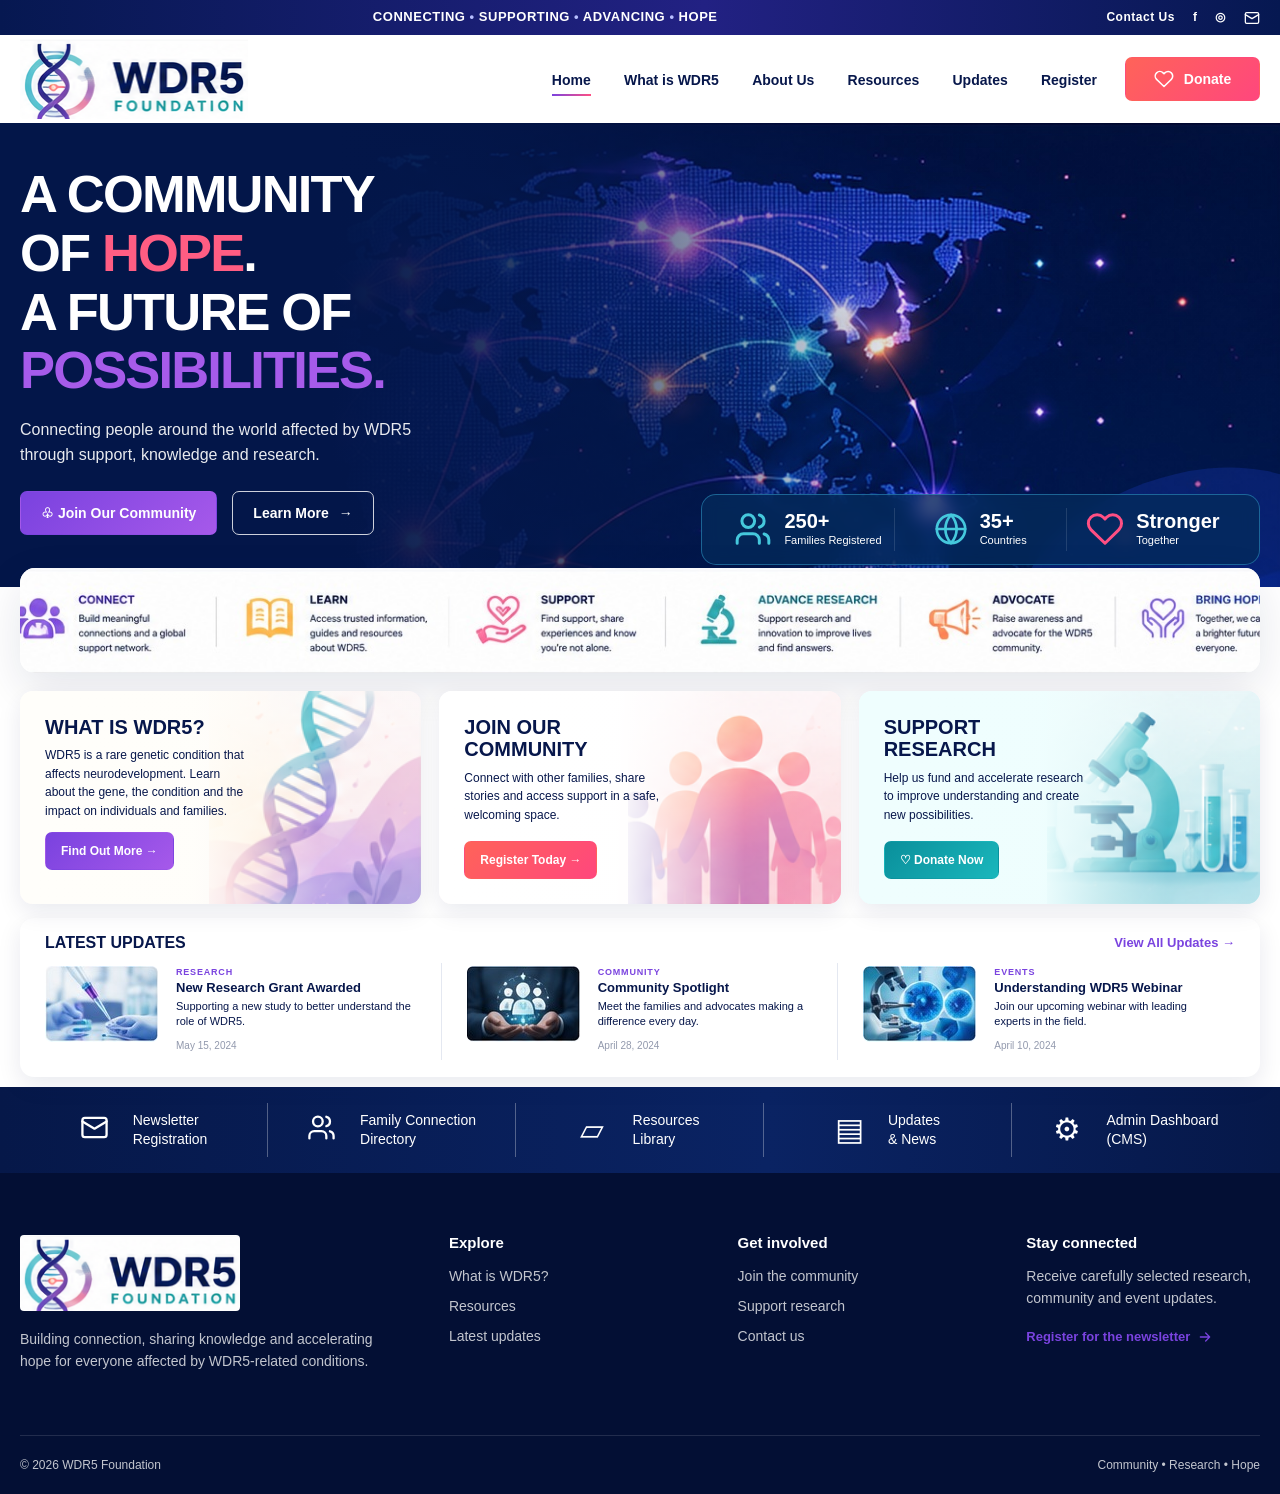
==== commit 7e79faad: "Add files via upload" ====
--- a/index.html
+++ b/index.html
@@ -25,7 +25,7 @@
             <a class="button button-outline" href="what-is-wdr5.html">Learn More <span aria-hidden="true">→</span></a>
           </div>
         </div>
-        <div class="hero-stats" aria-label="Community impact">
+        <div class="hero-stats" data-hero-stats aria-label="Community impact">
           <div class="stat">
             <svg width="38" height="38" viewBox="0 0 24 24" fill="none" stroke="currentColor" stroke-width="1.8"><path d="M16 21v-2a4 4 0 0 0-4-4H5a4 4 0 0 0-4 4v2"/><circle cx="8.5" cy="7" r="4"/><path d="M22 21v-2a4 4 0 0 0-3-3.87M16 3.13a4 4 0 0 1 0 7.75"/></svg>
             <span><strong>250+</strong><small>Families Registered</small></span>
--- a/assets/css/styles.css
+++ b/assets/css/styles.css
@@ -1379,7 +1379,7 @@
 
 .connection-grid {
   display: grid;
-  grid-template-columns: 1.2fr .55fr 1fr 1.3fr;
+  grid-template-columns: repeat(auto-fit, minmax(180px, 1fr));
   gap: 13px;
 }
 
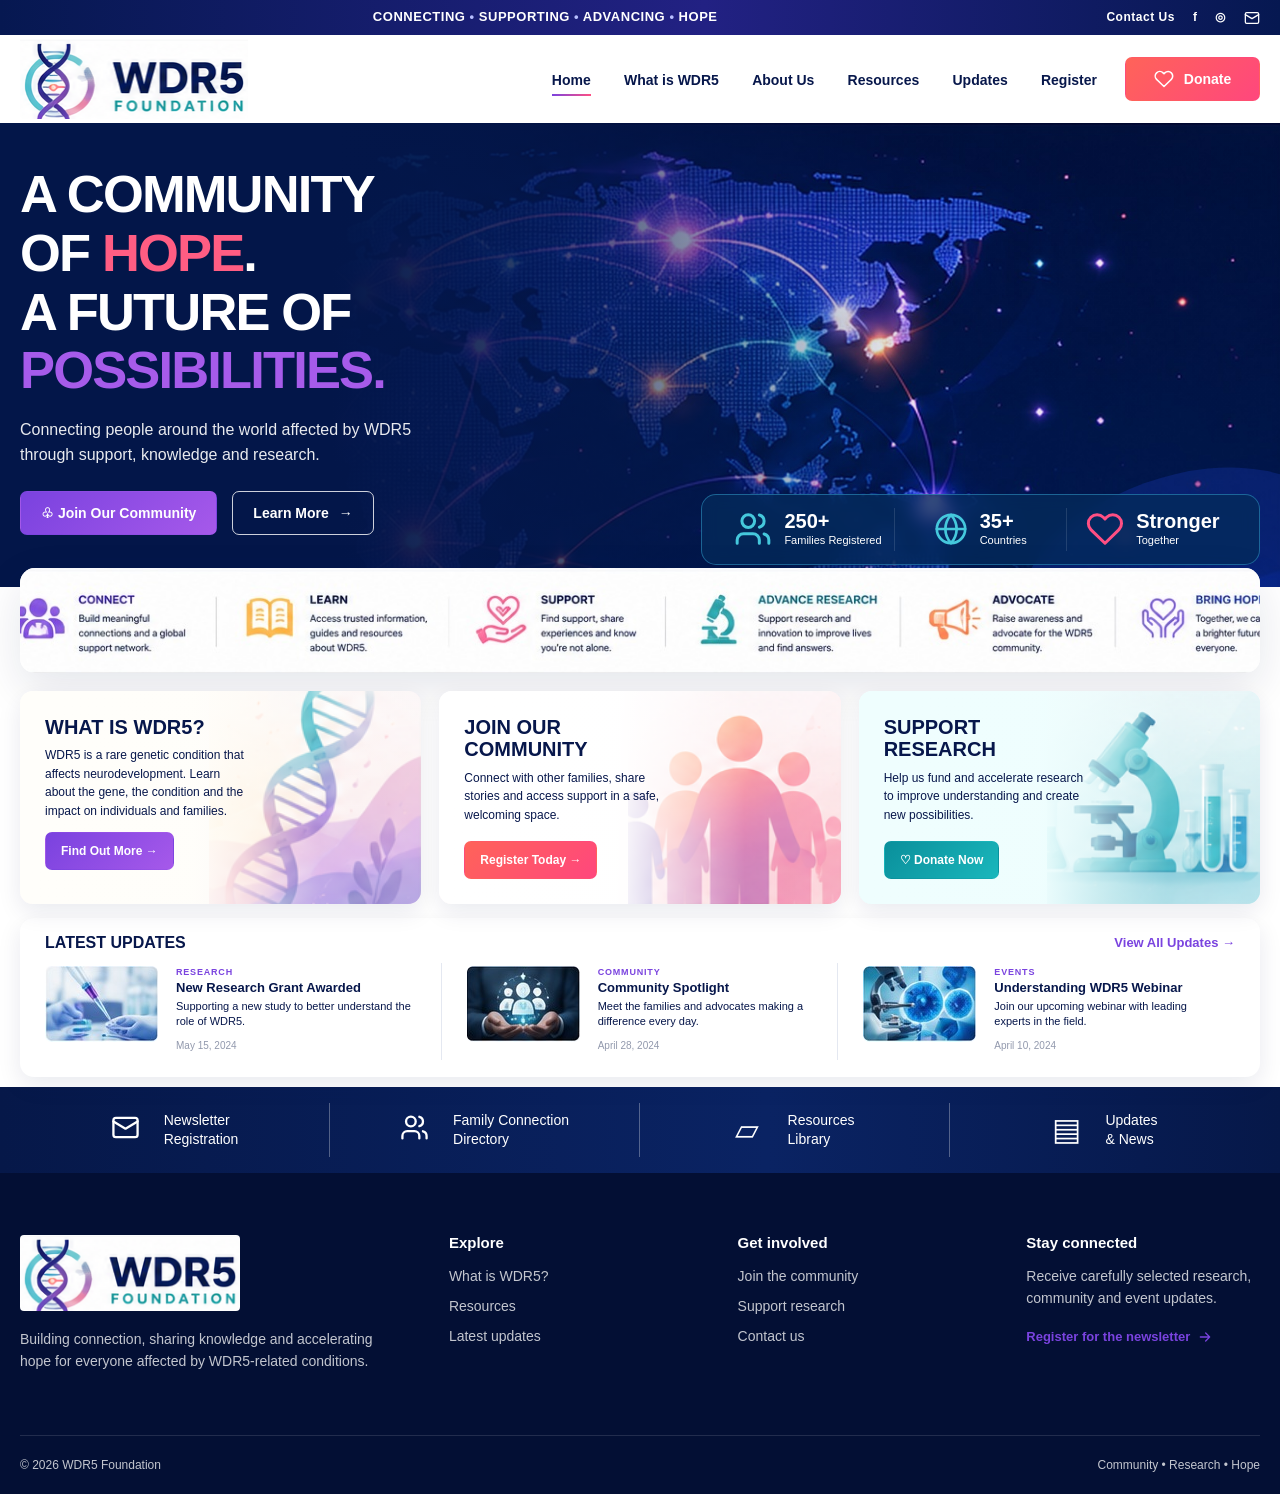
==== commit dab31b16: "Add files via upload" ====
--- a/index.html
+++ b/index.html
@@ -1,93 +1,93 @@
-<!doctype html>
-<html lang="en">
-<head>
-  <meta charset="utf-8">
-  <meta name="viewport" content="width=device-width, initial-scale=1">
-  <meta name="description" content="WDR5 Foundation — connecting, supporting and advancing hope for families affected by WDR5-related conditions.">
-  <title>WDR5 Foundation | A Community of Hope</title>
-  <link rel="icon" href="assets/images/favicon.png">
-  <link rel="stylesheet" href="assets/css/styles.css">
-  <script src="assets/js/site.js" defer></script>
-  <script src="assets/js/updates.js" defer></script>
-</head>
-<body>
-  <a class="skip-link" href="#main">Skip to content</a>
-  <div data-site-header></div>
-
-  <main id="main">
-    <section class="home-hero">
-      <div class="shell hero-inner">
-        <div class="hero-copy" data-reveal>
-          <h1>A community<br>of <span class="pink">hope</span>.<br>A future of<br><span class="purple">possibilities.</span></h1>
-          <p>Connecting people around the world affected by WDR5 through support, knowledge and research.</p>
-          <div class="hero-actions">
-            <a class="button button-purple" href="register.html">♧ Join Our Community</a>
-            <a class="button button-outline" href="what-is-wdr5.html">Learn More <span aria-hidden="true">→</span></a>
-          </div>
-        </div>
-        <div class="hero-stats" data-hero-stats aria-label="Community impact">
-          <div class="stat">
-            <svg width="38" height="38" viewBox="0 0 24 24" fill="none" stroke="currentColor" stroke-width="1.8"><path d="M16 21v-2a4 4 0 0 0-4-4H5a4 4 0 0 0-4 4v2"/><circle cx="8.5" cy="7" r="4"/><path d="M22 21v-2a4 4 0 0 0-3-3.87M16 3.13a4 4 0 0 1 0 7.75"/></svg>
-            <span><strong>250+</strong><small>Families Registered</small></span>
-          </div>
-          <div class="stat">
-            <svg width="34" height="34" viewBox="0 0 24 24" fill="none" stroke="currentColor" stroke-width="1.8"><circle cx="12" cy="12" r="10"/><path d="M2 12h20M12 2a15.3 15.3 0 0 1 4 10 15.3 15.3 0 0 1-4 10 15.3 15.3 0 0 1-4-10 15.3 15.3 0 0 1 4-10Z"/></svg>
-            <span><strong>35+</strong><small>Countries</small></span>
-          </div>
-          <div class="stat">
-            <svg width="38" height="38" viewBox="0 0 24 24" fill="none" stroke="currentColor" stroke-width="1.8"><path d="M20.8 4.6a5.5 5.5 0 0 0-7.8 0L12 5.7l-1.1-1.1a5.5 5.5 0 0 0-7.8 7.8l1.1 1.1L12 21l7.7-7.5 1.1-1.1a5.5 5.5 0 0 0 0-7.8Z"/></svg>
-            <span><strong>Stronger</strong><small>Together</small></span>
-          </div>
-        </div>
-      </div>
-    </section>
-
-    <div class="home-main">
-      <div class="shell feature-strip" aria-label="Connect, learn, support, advance research, advocate and bring hope">
-        <img src="assets/images/feature-strip.jpg" alt="Connect, learn, support, advance research, advocate and bring hope">
-      </div>
-
-      <div class="shell">
-        <section class="home-cards" aria-label="Explore WDR5 Foundation">
-          <article class="home-card card-dna" data-reveal>
-            <img src="assets/images/card-dna.png" alt="">
-            <div class="home-card-content">
-              <h2>What is WDR5?</h2>
-              <p>WDR5 is a rare genetic condition that affects neurodevelopment. Learn about the gene, the condition and the impact on individuals and families.</p>
-              <a class="button button-purple button-small" href="what-is-wdr5.html">Find Out More →</a>
-            </div>
-          </article>
-          <article class="home-card card-community" data-reveal>
-            <img src="assets/images/card-community.png" alt="">
-            <div class="home-card-content">
-              <h2>Join Our Community</h2>
-              <p>Connect with other families, share stories and access support in a safe, welcoming space.</p>
-              <a class="button button-coral button-small" href="register.html">Register Today →</a>
-            </div>
-          </article>
-          <article class="home-card card-research" data-reveal>
-            <img src="assets/images/card-research.png" alt="">
-            <div class="home-card-content">
-              <h2>Support Research</h2>
-              <p>Help us fund and accelerate research to improve understanding and create new possibilities.</p>
-              <a class="button button-teal button-small" href="donate.html">♡ Donate Now</a>
-            </div>
-          </article>
-        </section>
-
-        <section class="latest-panel" aria-labelledby="latest-title">
-          <div class="panel-title">
-            <h2 id="latest-title">Latest Updates</h2>
-            <a class="text-link" href="updates.html">View All Updates →</a>
-          </div>
-          <div class="home-updates" data-home-updates>
-            <p>Loading updates…</p>
-          </div>
-        </section>
-      </div>
-    </div>
-  </main>
-
-  <div data-site-footer></div>
-</body>
-</html>
+<!doctype html>
+<html lang="en">
+<head>
+  <meta charset="utf-8">
+  <meta name="viewport" content="width=device-width, initial-scale=1">
+  <meta name="description" content="WDR5 Foundation — connecting, supporting and advancing hope for families affected by WDR5-related conditions.">
+  <title>WDR5 Foundation | A Community of Hope</title>
+  <link rel="icon" href="assets/images/favicon.png">
+  <link rel="stylesheet" href="assets/css/styles.css">
+  <script src="assets/js/site.js" defer></script>
+  <script src="assets/js/updates.js" defer></script>
+</head>
+<body>
+  <a class="skip-link" href="#main">Skip to content</a>
+  <div data-site-header></div>
+
+  <main id="main">
+    <section class="home-hero">
+      <div class="shell hero-inner">
+        <div class="hero-copy" data-reveal>
+          <h1 data-cms="field-52">A community<br>of <span class="pink">hope</span>.<br>A future of<br><span class="purple">possibilities.</span></h1>
+          <p data-cms="field-53">Connecting people around the world affected by WDR5 through support, knowledge and research.</p>
+          <div class="hero-actions">
+            <a class="button button-purple" href="register.html" data-cms="field-54">♧ Join Our Community</a>
+            <a class="button button-outline" href="what-is-wdr5.html" data-cms="field-4">Learn More <span aria-hidden="true">→</span></a>
+          </div>
+        </div>
+        <div class="hero-stats" data-hero-stats aria-label="Community impact">
+          <div class="stat">
+            <svg width="38" height="38" viewbox="0 0 24 24" fill="none" stroke="currentColor" stroke-width="1.8"><path d="M16 21v-2a4 4 0 0 0-4-4H5a4 4 0 0 0-4 4v2"></path><circle cx="8.5" cy="7" r="4"></circle><path d="M22 21v-2a4 4 0 0 0-3-3.87M16 3.13a4 4 0 0 1 0 7.75"></path></svg>
+            <span><strong data-cms="field-20">250+</strong><small data-cms="field-21">Families Registered</small></span>
+          </div>
+          <div class="stat">
+            <svg width="34" height="34" viewbox="0 0 24 24" fill="none" stroke="currentColor" stroke-width="1.8"><circle cx="12" cy="12" r="10"></circle><path d="M2 12h20M12 2a15.3 15.3 0 0 1 4 10 15.3 15.3 0 0 1-4 10 15.3 15.3 0 0 1-4-10 15.3 15.3 0 0 1 4-10Z"></path></svg>
+            <span><strong data-cms="field-22">35+</strong><small data-cms="field-23">Countries</small></span>
+          </div>
+          <div class="stat">
+            <svg width="38" height="38" viewbox="0 0 24 24" fill="none" stroke="currentColor" stroke-width="1.8"><path d="M20.8 4.6a5.5 5.5 0 0 0-7.8 0L12 5.7l-1.1-1.1a5.5 5.5 0 0 0-7.8 7.8l1.1 1.1L12 21l7.7-7.5 1.1-1.1a5.5 5.5 0 0 0 0-7.8Z"></path></svg>
+            <span><strong data-cms="field-24">Stronger</strong><small data-cms="field-25">Together</small></span>
+          </div>
+        </div>
+      </div>
+    </section>
+
+    <div class="home-main">
+      <div class="shell feature-strip" aria-label="Connect, learn, support, advance research, advocate and bring hope">
+        <img src="assets/images/feature-strip.jpg" alt="Connect, learn, support, advance research, advocate and bring hope">
+      </div>
+
+      <div class="shell">
+        <section class="home-cards" aria-label="Explore WDR5 Foundation">
+          <article class="home-card card-dna" data-reveal>
+            <img src="assets/images/card-dna.png" alt="">
+            <div class="home-card-content">
+              <h2 data-cms="field-55">What is WDR5?</h2>
+              <p data-cms="field-56">WDR5 is a rare genetic condition that affects neurodevelopment. Learn about the gene, the condition and the impact on individuals and families.</p>
+              <a class="button button-purple button-small" href="what-is-wdr5.html" data-cms="field-57">Find Out More →</a>
+            </div>
+          </article>
+          <article class="home-card card-community" data-reveal>
+            <img src="assets/images/card-community.png" alt="">
+            <div class="home-card-content">
+              <h2 data-cms="field-58">Join Our Community</h2>
+              <p data-cms="field-59">Connect with other families, share stories and access support in a safe, welcoming space.</p>
+              <a class="button button-coral button-small" href="register.html" data-cms="field-60">Register Today →</a>
+            </div>
+          </article>
+          <article class="home-card card-research" data-reveal>
+            <img src="assets/images/card-research.png" alt="">
+            <div class="home-card-content">
+              <h2 data-cms="field-61">Support Research</h2>
+              <p data-cms="field-62">Help us fund and accelerate research to improve understanding and create new possibilities.</p>
+              <a class="button button-teal button-small" href="donate.html" data-cms="field-63">♡ Donate Now</a>
+            </div>
+          </article>
+        </section>
+
+        <section class="latest-panel" aria-labelledby="latest-title">
+          <div class="panel-title">
+            <h2 id="latest-title" data-cms="field-64">Latest Updates</h2>
+            <a class="text-link" href="updates.html" data-cms="field-65">View All Updates →</a>
+          </div>
+          <div class="home-updates" data-home-updates>
+            <p data-cms="field-37">Loading updates…</p>
+          </div>
+        </section>
+      </div>
+    </div>
+  </main>
+
+  <div data-site-footer></div>
+</body>
+</html>
--- a/assets/css/styles.css
+++ b/assets/css/styles.css
@@ -617,7 +617,7 @@
 .action-grid {
   min-height: 86px;
   display: grid;
-  grid-template-columns: repeat(5, 1fr);
+  grid-template-columns: repeat(4, 1fr);
   align-items: center;
 }
 
@@ -1114,11 +1114,34 @@
 }
 
 .update-card {
+  scroll-margin-top: 24px;
   overflow: hidden;
   border: 1px solid var(--line);
   border-radius: var(--radius);
   background: #fff;
   box-shadow: var(--small-shadow);
+}
+
+a.update-card {
+  display: block;
+  color: inherit;
+  text-decoration: none;
+}
+
+.update-card-link-card {
+  transition: transform .2s ease, box-shadow .2s ease, border-color .2s ease;
+}
+
+.update-card-link-card:hover,
+.update-card-link-card:focus-visible {
+  border-color: rgba(122, 67, 223, .35);
+  box-shadow: 0 16px 42px rgba(7, 23, 75, .13);
+  transform: translateY(-3px);
+}
+
+.update-card.is-targeted {
+  border-color: rgba(122, 67, 223, .55);
+  box-shadow: 0 16px 42px rgba(122, 67, 223, .18);
 }
 
 .update-card > img {
@@ -1158,6 +1181,164 @@
 .update-summary {
   color: var(--ink) !important;
   font-weight: 650;
+}
+
+.article-shell {
+  max-width: 980px;
+}
+
+.article-detail {
+  padding: 38px;
+  border: 1px solid var(--line);
+  border-radius: var(--radius);
+  background: #fff;
+  box-shadow: var(--small-shadow);
+}
+
+.article-meta {
+  display: flex;
+  flex-wrap: wrap;
+  gap: 12px;
+  margin: 24px 0 8px;
+  color: #8a92a9;
+  font-size: 12px;
+  font-weight: 750;
+  text-transform: uppercase;
+}
+
+.article-meta span {
+  color: var(--purple);
+}
+
+.article-detail h1 {
+  max-width: 820px;
+  margin-bottom: 12px;
+  color: var(--navy);
+  font-size: clamp(34px, 5vw, 56px);
+  line-height: .98;
+}
+
+.article-summary {
+  max-width: 760px;
+  margin-bottom: 28px;
+  color: var(--ink);
+  font-size: 20px;
+  font-weight: 650;
+  line-height: 1.55;
+}
+
+.article-image {
+  width: 100%;
+  max-height: 500px;
+  margin-bottom: 32px;
+  object-fit: cover;
+  border-radius: 18px;
+}
+
+.article-content {
+  max-width: 780px;
+  color: var(--muted);
+  font-size: 17px;
+  line-height: 1.8;
+}
+
+.article-content h2,
+.article-content h3 {
+  margin: 32px 0 10px;
+  color: var(--navy);
+  line-height: 1.15;
+}
+
+.article-content h2 {
+  font-size: 30px;
+}
+
+.article-content h3 {
+  font-size: 23px;
+}
+
+.article-content p,
+.article-content ul {
+  margin-bottom: 18px;
+}
+
+.article-content ul {
+  padding-left: 24px;
+}
+
+.article-content li + li {
+  margin-top: 7px;
+}
+
+.article-content figure {
+  margin: 30px 0;
+}
+
+.article-content figure img {
+  width: 100%;
+  max-height: 620px;
+  object-fit: cover;
+  border-radius: 18px;
+  box-shadow: 0 14px 35px rgba(7, 23, 75, .1);
+}
+
+.article-content figcaption {
+  margin-top: 9px;
+  color: #7f879d;
+  font-size: 13px;
+  line-height: 1.5;
+  text-align: center;
+}
+
+.article-actions {
+  display: flex;
+  flex-wrap: wrap;
+  gap: 12px;
+  margin-top: 34px;
+  padding-top: 25px;
+  border-top: 1px solid var(--line);
+}
+
+.related-updates {
+  display: grid;
+  grid-template-columns: repeat(3, 1fr);
+  gap: 18px;
+}
+
+.related-update {
+  display: grid;
+  grid-template-columns: 96px 1fr;
+  gap: 14px;
+  align-items: center;
+  padding: 14px;
+  border: 1px solid var(--line);
+  border-radius: 14px;
+  background: #fff;
+  color: inherit;
+  text-decoration: none;
+  box-shadow: 0 8px 24px rgba(7, 23, 75, .05);
+}
+
+.related-update img {
+  width: 96px;
+  height: 72px;
+  object-fit: cover;
+  border-radius: 8px;
+}
+
+.related-update strong,
+.related-update small {
+  display: block;
+}
+
+.related-update strong {
+  margin: 3px 0 5px;
+  color: var(--navy);
+}
+
+.related-update small {
+  color: var(--muted);
+  font-size: 11px;
 }
 
 .empty-state {
@@ -1225,11 +1406,23 @@
   resize: vertical;
 }
 
+.field textarea.article-editor {
+  min-height: 260px;
+}
+
 .field input:focus,
 .field select:focus,
 .field textarea:focus {
   border-color: var(--purple);
   box-shadow: 0 0 0 4px rgba(122, 67, 223, .1);
+}
+
+.field-help {
+  display: block;
+  margin-top: 5px;
+  color: var(--muted);
+  font-size: 12px;
+  line-height: 1.4;
 }
 
 .check-field {
@@ -1359,6 +1552,35 @@
   background: #fff1f3;
 }
 
+.admin-edit-menu {
+  display: flex;
+  flex-wrap: wrap;
+  gap: 10px;
+  margin: 0 0 22px;
+  padding: 10px;
+  border: 1px solid var(--line);
+  border-radius: 14px;
+  background: #fff;
+  box-shadow: 0 8px 25px rgba(7, 23, 75, .04);
+}
+
+.admin-edit-menu a {
+  padding: 10px 14px;
+  color: var(--navy);
+  border: 1px solid #d8dceb;
+  border-radius: 999px;
+  background: #f8faff;
+  font-size: 13px;
+  font-weight: 760;
+}
+
+.admin-edit-menu a:hover,
+.admin-edit-menu a:focus-visible {
+  color: #fff;
+  border-color: var(--purple);
+  background: var(--purple);
+}
+
 .admin-panel {
   margin-bottom: 22px;
   padding: 26px;
@@ -1377,6 +1599,51 @@
   font-size: 14px;
 }
 
+.admin-guide {
+  border-color: #dce7fb;
+  background: linear-gradient(135deg, #ffffff 0%, #f4f8ff 100%);
+}
+
+.admin-guide ol {
+  margin: 14px 0 0;
+  padding-left: 22px;
+  color: var(--muted);
+  font-size: 14px;
+}
+
+.admin-guide li + li {
+  margin-top: 6px;
+}
+
+.admin-security-note {
+  margin-top: 15px;
+  padding: 13px 15px;
+  border-left: 4px solid var(--coral);
+  border-radius: 8px;
+  background: #fff4f6;
+  color: #743744;
+  font-size: 13px;
+}
+
+.admin-upload-card {
+  margin: 22px 0;
+  padding: 18px;
+  border: 1px dashed #cfd8ef;
+  border-radius: 13px;
+  background: #f8fbff;
+}
+
+.admin-upload-card h3 {
+  margin-bottom: 5px;
+  color: var(--navy);
+}
+
+.admin-upload-card p {
+  margin-bottom: 14px;
+  color: var(--muted);
+  font-size: 13px;
+}
+
 .connection-grid {
   display: grid;
   grid-template-columns: repeat(auto-fit, minmax(180px, 1fr));
@@ -1388,6 +1655,96 @@
   flex-wrap: wrap;
   gap: 10px;
   margin-top: 4px;
+}
+
+.admin-top-grid {
+  display: grid;
+  grid-template-columns: minmax(320px, .85fr) minmax(0, 1.15fr);
+  gap: 22px;
+  align-items: start;
+}
+
+.admin-dashboard-grid {
+  display: grid;
+  grid-template-columns: minmax(0, 1.25fr) minmax(360px, .75fr);
+  gap: 22px;
+  align-items: start;
+}
+
+.admin-editor-panel,
+.admin-sidebar {
+  min-width: 0;
+}
+
+.admin-sidebar {
+  display: grid;
+  gap: 22px;
+}
+
+.admin-sidebar .admin-panel {
+  margin-bottom: 0;
+}
+
+.page-editor-toolbar {
+  display: grid;
+  grid-template-columns: minmax(220px, 340px) 1fr;
+  gap: 18px;
+  align-items: end;
+  margin: 20px 0;
+}
+
+.page-editor-summary {
+  padding: 13px 15px;
+  color: #3f5272;
+  border: 1px solid #d8dfed;
+  border-radius: 10px;
+  background: #f8fbff;
+  font-size: 13px;
+}
+
+.page-fields {
+  display: grid;
+  grid-template-columns: repeat(2, minmax(0, 1fr));
+  gap: 14px;
+}
+
+.page-field-card {
+  padding: 14px;
+  border: 1px solid var(--line);
+  border-radius: 12px;
+  background: #fbfcff;
+}
+
+.page-field-card label {
+  display: block;
+  min-height: 34px;
+  margin-bottom: 7px;
+  color: var(--navy);
+  font-size: 12px;
+  font-weight: 780;
+  line-height: 1.35;
+}
+
+.page-field-card textarea {
+  width: 100%;
+  min-height: 110px;
+  padding: 11px 12px;
+  color: var(--ink);
+  border: 1px solid #d6dce9;
+  border-radius: 9px;
+  background: #fff;
+  resize: vertical;
+}
+
+.page-field-card textarea.code-textarea {
+  font-family: ui-monospace, SFMono-Regular, Menlo, Consolas, monospace;
+  font-size: 12px;
+}
+
+.page-field-card textarea:focus {
+  border-color: var(--purple);
+  box-shadow: 0 0 0 4px rgba(122, 67, 223, .1);
+  outline: 0;
 }
 
 .admin-workspace {
@@ -1442,17 +1799,110 @@
   gap: 5px;
 }
 
-.admin-post-actions button {
+.admin-post-actions button,
+.admin-post-actions a {
   padding: 6px 9px;
   color: var(--purple);
   border: 1px solid #d8dceb;
   border-radius: 7px;
   background: #fff;
   font-size: 11px;
+  text-align: center;
+  text-decoration: none;
 }
 
 .admin-post-actions .danger-link {
   color: #b83e51;
+}
+
+.image-library {
+  max-height: 520px;
+  overflow: auto;
+  display: grid;
+  gap: 10px;
+  margin-top: 14px;
+  padding-right: 4px;
+}
+
+.image-library .empty-state {
+  padding: 18px;
+}
+
+.image-library-item {
+  display: grid;
+  grid-template-columns: 78px minmax(0, 1fr);
+  gap: 12px;
+  padding: 10px;
+  border: 1px solid var(--line);
+  border-radius: 11px;
+  background: #fff;
+}
+
+.image-library-item img {
+  width: 78px;
+  height: 62px;
+  object-fit: cover;
+  border-radius: 8px;
+  background: #eef2fb;
+}
+
+.image-library-item strong,
+.image-library-item code {
+  display: block;
+}
+
+.image-library-item strong {
+  margin-bottom: 4px;
+  color: var(--navy);
+  font-size: 13px;
+}
+
+.image-library-item code,
+.image-path-log code {
+  color: #354567;
+  font-size: 11px;
+  overflow-wrap: anywhere;
+}
+
+.image-library-actions {
+  display: flex;
+  flex-wrap: wrap;
+  gap: 5px;
+  margin-top: 8px;
+}
+
+.image-library-actions button {
+  padding: 5px 7px;
+  color: var(--purple);
+  border: 1px solid #d8dceb;
+  border-radius: 7px;
+  background: #fff;
+  font-size: 10px;
+}
+
+.image-path-log {
+  max-height: 180px;
+  overflow: auto;
+  margin-top: 14px;
+  padding: 12px;
+  border-radius: 10px;
+  background: #f4f6fb;
+  color: var(--muted);
+  font-size: 12px;
+}
+
+.image-path-log strong {
+  display: block;
+  margin-bottom: 7px;
+  color: var(--navy);
+}
+
+.image-path-log ul {
+  display: grid;
+  gap: 6px;
+  margin: 0;
+  padding: 0;
+  list-style: none;
 }
 
 [data-reveal] {
@@ -1598,7 +2048,8 @@
   .info-grid,
   .card-grid,
   .resource-grid,
-  .team-grid {
+  .team-grid,
+  .related-updates {
     grid-template-columns: repeat(2, 1fr);
   }
 
@@ -1617,15 +2068,15 @@
   }
 
   .action-grid {
-    grid-template-columns: repeat(3, 1fr);
+    grid-template-columns: repeat(2, 1fr);
     padding: 12px 0;
   }
 
-  .action-grid a:nth-child(3) {
+  .action-grid a:nth-child(2n) {
     border-right: 0;
   }
 
-  .action-grid a:nth-child(n+4) {
+  .action-grid a:nth-child(n+3) {
     border-top: 1px solid rgba(255, 255, 255, .14);
   }
 
@@ -1644,6 +2095,15 @@
 
   .connection-grid {
     grid-template-columns: repeat(2, 1fr);
+  }
+
+  .admin-top-grid,
+  .admin-dashboard-grid {
+    grid-template-columns: 1fr;
+  }
+
+  .page-fields {
+    grid-template-columns: 1fr;
   }
 
   .admin-workspace {
@@ -1724,6 +2184,7 @@
   .home-cards,
   .home-updates,
   .updates-grid,
+  .related-updates,
   .info-grid,
   .card-grid,
   .resource-grid,
@@ -1754,6 +2215,18 @@
     padding: 16px;
   }
 
+  .article-detail {
+    padding: 24px;
+  }
+
+  .article-summary {
+    font-size: 17px;
+  }
+
+  .article-image {
+    max-height: 330px;
+  }
+
   .panel-title {
     align-items: flex-start;
   }
@@ -1768,7 +2241,7 @@
     border-bottom: 1px solid rgba(255, 255, 255, .14);
   }
 
-  .action-grid a:nth-child(n+4) {
+  .action-grid a:nth-child(n+3) {
     border-top: 0;
   }
 
@@ -1812,6 +2285,24 @@
 
   .admin-intro {
     display: block;
+  }
+
+  .admin-edit-menu {
+    display: grid;
+    grid-template-columns: 1fr;
+  }
+
+  .page-editor-toolbar {
+    grid-template-columns: 1fr;
+  }
+
+  .image-library-item {
+    grid-template-columns: 64px 1fr;
+  }
+
+  .image-library-item img {
+    width: 64px;
+    height: 54px;
   }
 
   .admin-post {
